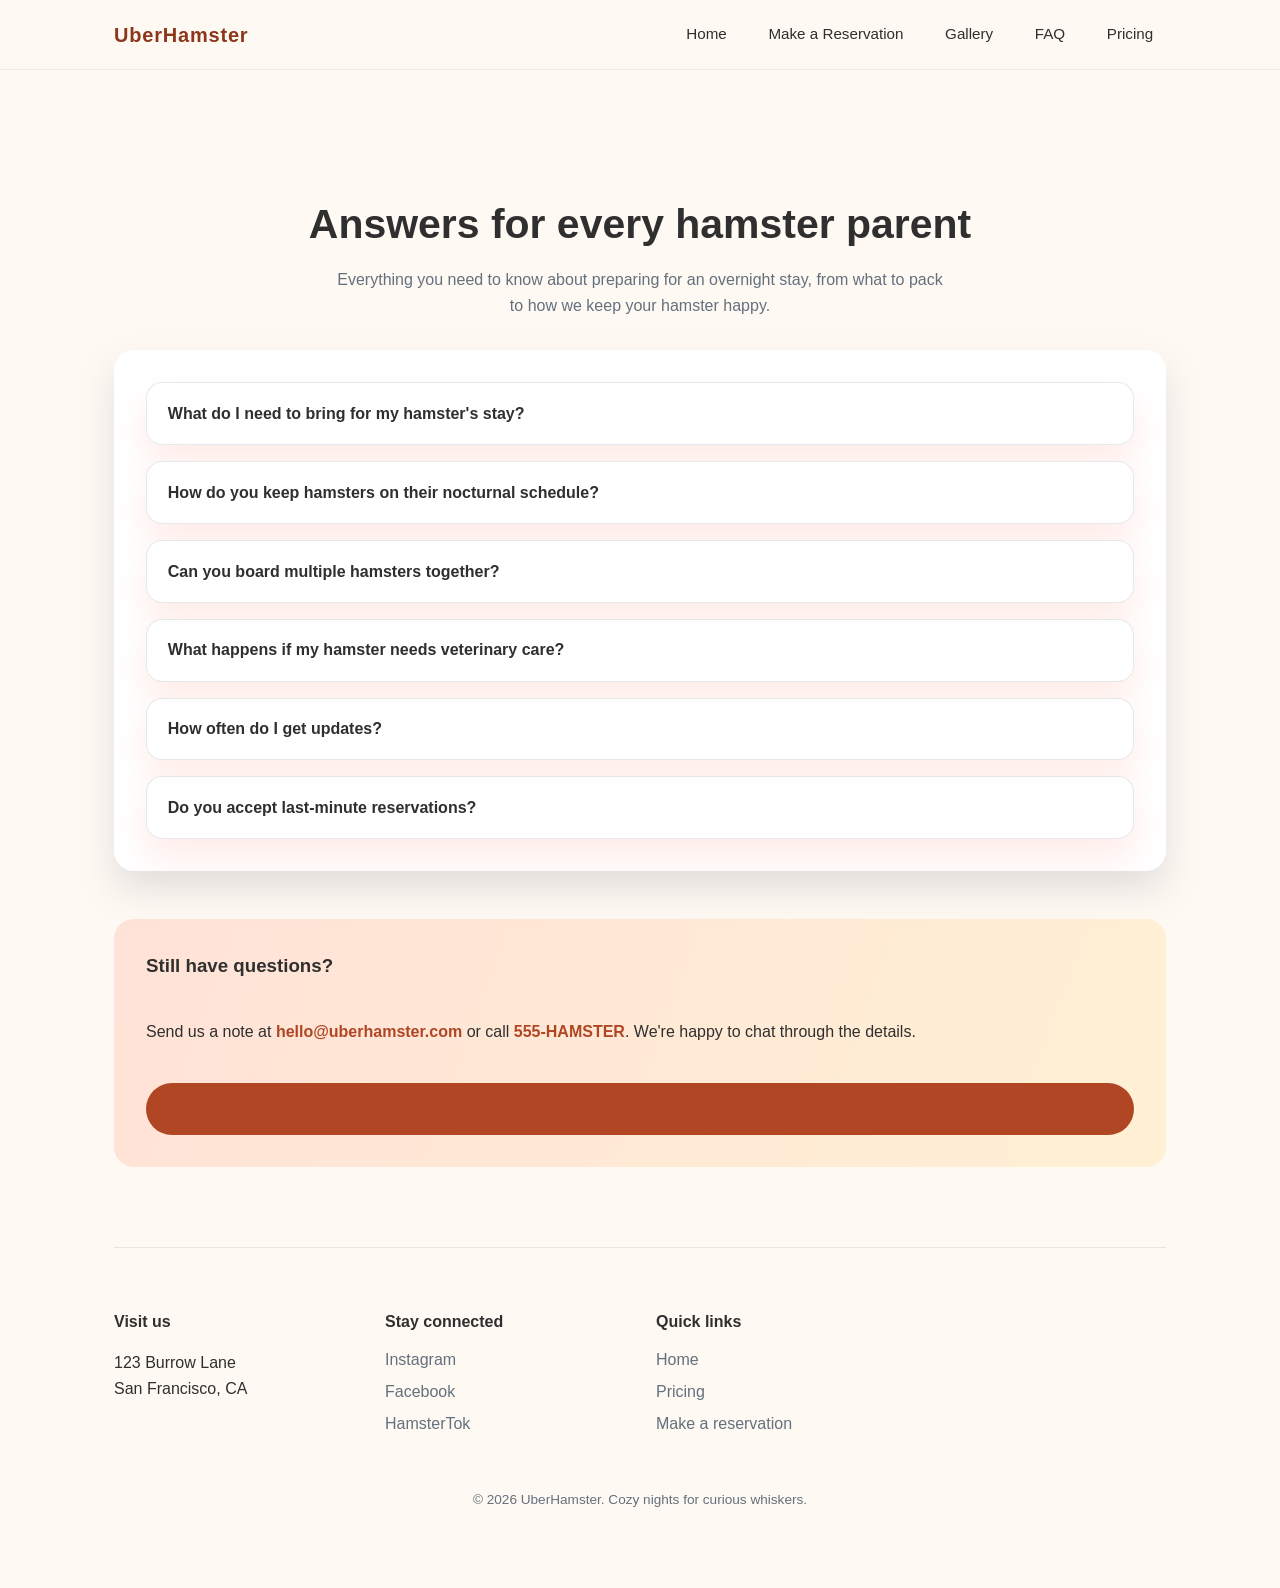
==== faq.html @ 3733c795 "Initial project setup" ====
<!DOCTYPE html>
<html lang="en">
<head>
  <meta charset="UTF-8" />
  <meta name="viewport" content="width=device-width, initial-scale=1.0" />
  <link rel="icon" type="image/svg+xml" href="favicon.svg" />
  <meta name="description" content="Find answers to common questions about UberHamster overnight boarding, care routines, updates, and booking policies." />
  <title>UberHamster | Frequently Asked Questions</title>
  <link rel="stylesheet" href="assets/css/styles.css" />
  <script defer src="assets/js/main.js"></script>
</head>
<body>
  <header>
    <nav>
      <a class="nav-brand" href="index.html">UberHamster</a>
      <div class="nav-links">
        <a href="index.html">Home</a>
        <a href="reservation.html">Make a Reservation</a>
        <a href="gallery.html">Gallery</a>
        <a href="faq.html">FAQ</a>
        <a href="pricing.html">Pricing</a>
      </div>
    </nav>
  </header>
  <main>
    <section class="page-hero" data-animate>
      <h1>Answers for every hamster parent</h1>
      <p>Everything you need to know about preparing for an overnight stay, from what to pack to how we keep your hamster happy.</p>
    </section>

    <section class="faq-card" data-animate>
      <div class="faq-list">
        <details>
          <summary>What do I need to bring for my hamster's stay?</summary>
          <p>We provide fresh bedding, enrichment toys, and specialty treats. Please bring your hamster's current wheel (if they have a favorite), their primary food mix, and any medications or supplements.</p>
        </details>
        <details>
          <summary>How do you keep hamsters on their nocturnal schedule?</summary>
          <p>Lights are dimmed to red-spectrum bulbs in the evening, play sessions happen after dusk, and caretakers perform check-ins overnight to align with their natural rhythm.</p>
        </details>
        <details>
          <summary>Can you board multiple hamsters together?</summary>
          <p>Yes, as long as they already cohabitate safely. We create customized duplex suites with divider options, individual feeding zones, and shared play yards.</p>
        </details>
        <details>
          <summary>What happens if my hamster needs veterinary care?</summary>
          <p>Our caretakers are trained to spot early warning signs. If we notice anything unusual, we contact you immediately and coordinate with your preferred exotic vet, or our on-call partner clinic.</p>
        </details>
        <details>
          <summary>How often do I get updates?</summary>
          <p>You'll receive nightly photo updates, a morning recap, and optional livestream drop-ins for extended stays.</p>
        </details>
        <details>
          <summary>Do you accept last-minute reservations?</summary>
          <p>If we have availability, absolutely. We recommend booking at least a week in advance during holidays and summer travel seasons.</p>
        </details>
      </div>
    </section>

    <section class="quick-contact" data-animate>
      <h3>Still have questions?</h3>
      <p>Send us a note at <a href="mailto:hello@uberhamster.com">hello@uberhamster.com</a> or call <a href="tel:555-HAMSTER">555-HAMSTER</a>. We're happy to chat through the details.</p>
      <a class="cta-button" href="reservation.html">Reserve now</a>
    </section>

    <footer class="footer">
      <div>
        <h4>Visit us</h4>
        <p>123 Burrow Lane<br />San Francisco, CA</p>
      </div>
      <div>
        <h4>Stay connected</h4>
        <a href="#">Instagram</a>
        <a href="#">Facebook</a>
        <a href="#">HamsterTok</a>
      </div>
      <div>
        <h4>Quick links</h4>
        <a href="index.html">Home</a>
        <a href="pricing.html">Pricing</a>
        <a href="reservation.html">Make a reservation</a>
      </div>
      <p class="legal">© <span id="year"></span> UberHamster. Cozy nights for curious whiskers.</p>
    </footer>
  </main>
  <script>
    document.getElementById('year').textContent = new Date().getFullYear();
  </script>
</body>
</html>
---- assets/css/styles.css ----
:root {
  --primary: #b04624;
  --primary-dark: #8c371c;
  --secondary: #3ab0a2;
  --bg: #fff9f3;
  --text: #2f2f2f;
  --muted: #64707d;
  --accent: #ffd166;
}

* {
  box-sizing: border-box;
}

body {
  margin: 0;
  font-family: 'Segoe UI', -apple-system, BlinkMacSystemFont, 'Trebuchet MS', sans-serif;
  background: var(--bg);
  color: var(--text);
  line-height: 1.6;
}

a {
  color: inherit;
  text-decoration: none;
}

header {
  position: sticky;
  top: 0;
  z-index: 100;
  background: rgba(255, 249, 243, 0.95);
  backdrop-filter: blur(10px);
  border-bottom: 1px solid rgba(100, 112, 125, 0.1);
}

nav {
  display: flex;
  justify-content: space-between;
  align-items: center;
  max-width: 1100px;
  margin: 0 auto;
  padding: 1rem 1.5rem;
}

.nav-brand {
  font-weight: 700;
  font-size: 1.25rem;
  color: var(--primary-dark);
  letter-spacing: 0.04em;
}

.nav-links {
  display: flex;
  gap: 1rem;
  font-size: 0.95rem;
}

.nav-links a {
  padding: 0.4rem 0.8rem;
  border-radius: 999px;
  transition: background 0.3s ease, color 0.3s ease;
}

.nav-links a:hover,
.nav-links a:focus {
  background: var(--primary);
  color: #fff;
}

main {
  max-width: 1100px;
  margin: 0 auto;
  padding: 2rem 1.5rem 4rem;
}

.hero {
  display: grid;
  gap: 3rem;
  grid-template-columns: repeat(auto-fit, minmax(280px, 1fr));
  align-items: center;
  padding: 4rem 0;
}

.hero-text h1 {
  font-size: clamp(2.2rem, 4vw, 3.1rem);
  margin-bottom: 1rem;
}

.hero-text p {
  font-size: 1.05rem;
  color: var(--muted);
  margin-bottom: 1.8rem;
}

.cta-group {
  display: flex;
  flex-wrap: wrap;
  gap: 1rem;
}

.cta-button {
  display: inline-flex;
  align-items: center;
  justify-content: center;
  padding: 0.8rem 1.6rem;
  border-radius: 999px;
  font-weight: 600;
  background: var(--primary);
  color: #fff;
  border: none;
  cursor: pointer;
  transition: transform 0.3s ease, box-shadow 0.3s ease;
}

.cta-button.secondary {
  background: transparent;
  color: var(--primary);
  border: 2px solid var(--primary);
}

.cta-button:hover,
.cta-button:focus {
  transform: translateY(-2px);
  box-shadow: 0 10px 20px rgba(217, 92, 60, 0.22);
}

.highlight-strip {
  display: grid;
  gap: 1.2rem;
  grid-template-columns: repeat(auto-fit, minmax(180px, 1fr));
  background: #fff;
  padding: 1.8rem;
  border-radius: 24px;
  box-shadow: 0 24px 45px rgba(58, 176, 162, 0.12);
  margin-bottom: 4rem;
}

.highlight-strip span {
  font-weight: 600;
  color: var(--primary-dark);
}

.section-title {
  text-align: center;
  margin-bottom: 2.5rem;
}

.section-title h2 {
  font-size: clamp(1.8rem, 3vw, 2.6rem);
  margin-bottom: 0.7rem;
}

.section-title p {
  color: var(--muted);
  max-width: 620px;
  margin: 0 auto;
}

.feature-grid {
  display: grid;
  gap: 1.8rem;
  grid-template-columns: repeat(auto-fit, minmax(240px, 1fr));
}

.feature-card {
  background: #fff;
  border-radius: 20px;
  padding: 1.8rem;
  box-shadow: 0 20px 40px rgba(100, 112, 125, 0.12);
  transition: transform 0.3s ease;
}

.feature-card:hover {
  transform: translateY(-6px);
}

.feature-card h3 {
  margin-top: 0;
  margin-bottom: 0.6rem;
}

.feature-card p {
  color: var(--muted);
}

.testimonials {
  margin-top: 4rem;
  display: grid;
  gap: 1.8rem;
  grid-template-columns: repeat(auto-fit, minmax(260px, 1fr));
}

.testimonial {
  background: #fff;
  border-radius: 20px;
  padding: 1.8rem;
  box-shadow: 0 16px 36px rgba(58, 176, 162, 0.14);
}

.testimonial .quote {
  font-size: 1.05rem;
  margin-bottom: 1.2rem;
}

.testimonial .owner {
  font-weight: 600;
  color: var(--muted);
}

.footer {
  margin-top: 5rem;
  padding-top: 2.5rem;
  border-top: 1px solid rgba(100, 112, 125, 0.15);
  display: grid;
  gap: 2rem;
  grid-template-columns: repeat(auto-fit, minmax(220px, 1fr));
}

.footer h4 {
  margin-bottom: 0.8rem;
}

.footer a {
  display: block;
  margin-bottom: 0.4rem;
  color: var(--muted);
}

.footer .legal {
  grid-column: 1 / -1;
  text-align: center;
  color: var(--muted);
  font-size: 0.85rem;
}
.page-hero {
  text-align: center;
  padding: 3.5rem 0 2rem;
}

.page-hero h1 {
  font-size: clamp(2rem, 3.2vw, 2.8rem);
  margin-bottom: 0.6rem;
}

.page-hero p {
  color: var(--muted);
  max-width: 620px;
  margin: 0 auto;
}

.reservation-card,
.faq-card,
.pricing-card {
  background: #fff;
  border-radius: 20px;
  box-shadow: 0 18px 36px rgba(100, 112, 125, 0.18);
  padding: 2rem;
  margin-bottom: 3rem;
}

.form-grid {
  display: grid;
  gap: 1.5rem;
  grid-template-columns: repeat(auto-fit, minmax(240px, 1fr));
}

.form-group label {
  display: block;
  font-weight: 600;
  margin-bottom: 0.4rem;
}

.form-group input,
.form-group select,
.form-group textarea {
  width: 100%;
  padding: 0.75rem;
  border-radius: 10px;
  border: 1px solid rgba(100, 112, 125, 0.2);
  background: #fff;
  font: inherit;
}

.form-group textarea {
  min-height: 120px;
}

.add-hamster {
  background: transparent;
  border: 2px dashed var(--secondary);
  color: var(--secondary);
  padding: 0.7rem 1.3rem;
  border-radius: 999px;
  font-weight: 600;
  cursor: pointer;
  transition: background 0.3s ease, color 0.3s ease;
}

.add-hamster:hover,
.add-hamster:focus {
  background: var(--secondary);
  color: #fff;
}

.hamsters-container {
  display: grid;
  gap: 1.5rem;
}

.hamster-card {
  border: 1px solid rgba(100, 112, 125, 0.15);
  border-radius: 16px;
  padding: 1.2rem;
  background: rgba(58, 176, 162, 0.06);
}

.gallery-grid {
  display: grid;
  gap: 1.5rem;
  grid-template-columns: repeat(auto-fit, minmax(240px, 1fr));
}

.gallery-item {
  position: relative;
  border-radius: 20px;
  overflow: hidden;
  background: #fff;
  box-shadow: 0 18px 36px rgba(58, 176, 162, 0.18);
}

.gallery-art {
  display: grid;
  place-items: center;
  padding: 2.5rem 1.5rem;
  background: linear-gradient(140deg, rgba(255, 122, 89, 0.15), rgba(58, 176, 162, 0.3));
}

.gallery-art svg {
  width: 120px;
  height: 120px;
}

.gallery-caption {
  padding: 1.3rem 1.6rem 1.6rem;
}

.gallery-caption h3 {
  margin-top: 0;
  margin-bottom: 0.4rem;
}

.gallery-caption p {
  color: var(--muted);
  margin: 0;
}

.faq-list {
  display: grid;
  gap: 1rem;
}

details {
  background: rgba(255, 255, 255, 0.85);
  border-radius: 16px;
  padding: 1.1rem 1.3rem;
  border: 1px solid rgba(100, 112, 125, 0.16);
  box-shadow: 0 18px 34px rgba(255, 122, 89, 0.14);
}

details summary {
  font-weight: 600;
  cursor: pointer;
  list-style: none;
}

details summary::-webkit-details-marker {
  display: none;
}

details[open] {
  border-color: var(--primary);
}

details p {
  margin-top: 0.8rem;
  color: var(--muted);
}

.pricing-table {
  display: grid;
  gap: 1.8rem;
  grid-template-columns: repeat(auto-fit, minmax(240px, 1fr));
}

.pricing-tier {
  background: rgba(58, 176, 162, 0.08);
  border-radius: 18px;
  padding: 1.8rem;
  border: 1px solid rgba(58, 176, 162, 0.2);
}

.pricing-tier h3 {
  margin-top: 0;
  margin-bottom: 0.6rem;
}

.price {
  font-size: 2rem;
  font-weight: 700;
  color: var(--primary-dark);
}

.price span {
  font-size: 1rem;
  font-weight: 400;
  color: var(--muted);
}

.extra-list {
  margin: 1rem 0 0;
  padding-left: 1.2rem;
  color: var(--muted);
}

.quick-contact {
  background: linear-gradient(110deg, rgba(255, 122, 89, 0.18), rgba(255, 209, 102, 0.22));
  border-radius: 20px;
  padding: 2rem;
  display: grid;
  gap: 1.4rem;
  margin-top: 3rem;
}

.quick-contact h3 {
  margin: 0;
}

.quick-contact a {
  font-weight: 600;
  color: var(--primary);
}

@media (max-width: 720px) {
  nav {
    flex-wrap: wrap;
    gap: 1rem;
  }

  .nav-links {
    width: 100%;
    flex-direction: column;
    align-items: stretch;
    gap: 0.6rem;
  }

  .nav-links a {
    text-align: center;
    background: rgba(255, 255, 255, 0.6);
  }

  .cta-group {
    width: 100%;
    flex-direction: column;
  }

  .cta-button {
    width: 100%;
  }

  main {
    padding: 1.5rem 1.1rem 3rem;
  }

  .hero {
    padding: 3rem 0 2rem;
  }

  .hamster-wheel {
    width: 200px;
    height: 200px;
  }

  .hamster {
    bottom: 54px;
  }
}

@media (prefers-reduced-motion: reduce) {
  *,
  *::before,
  *::after {
    animation-duration: 0.001ms !important;
    animation-iteration-count: 1 !important;
    transition-duration: 0.001ms !important;
    scroll-behavior: auto !important;
  }
}

.will-animate {
  opacity: 0;
  transform: translateY(18px);
  transition: opacity 0.6s ease, transform 0.6s ease;
}

.in-view {
  opacity: 1;
  transform: translateY(0);
}

#reservationNotice {
  margin-top: 1rem;
  padding: 1rem 1.3rem;
  border-radius: 12px;
  background: rgba(58, 176, 162, 0.12);
  color: var(--secondary);
  font-weight: 600;
  display: none;
}

#reservationNotice.visible {
  display: block;
}
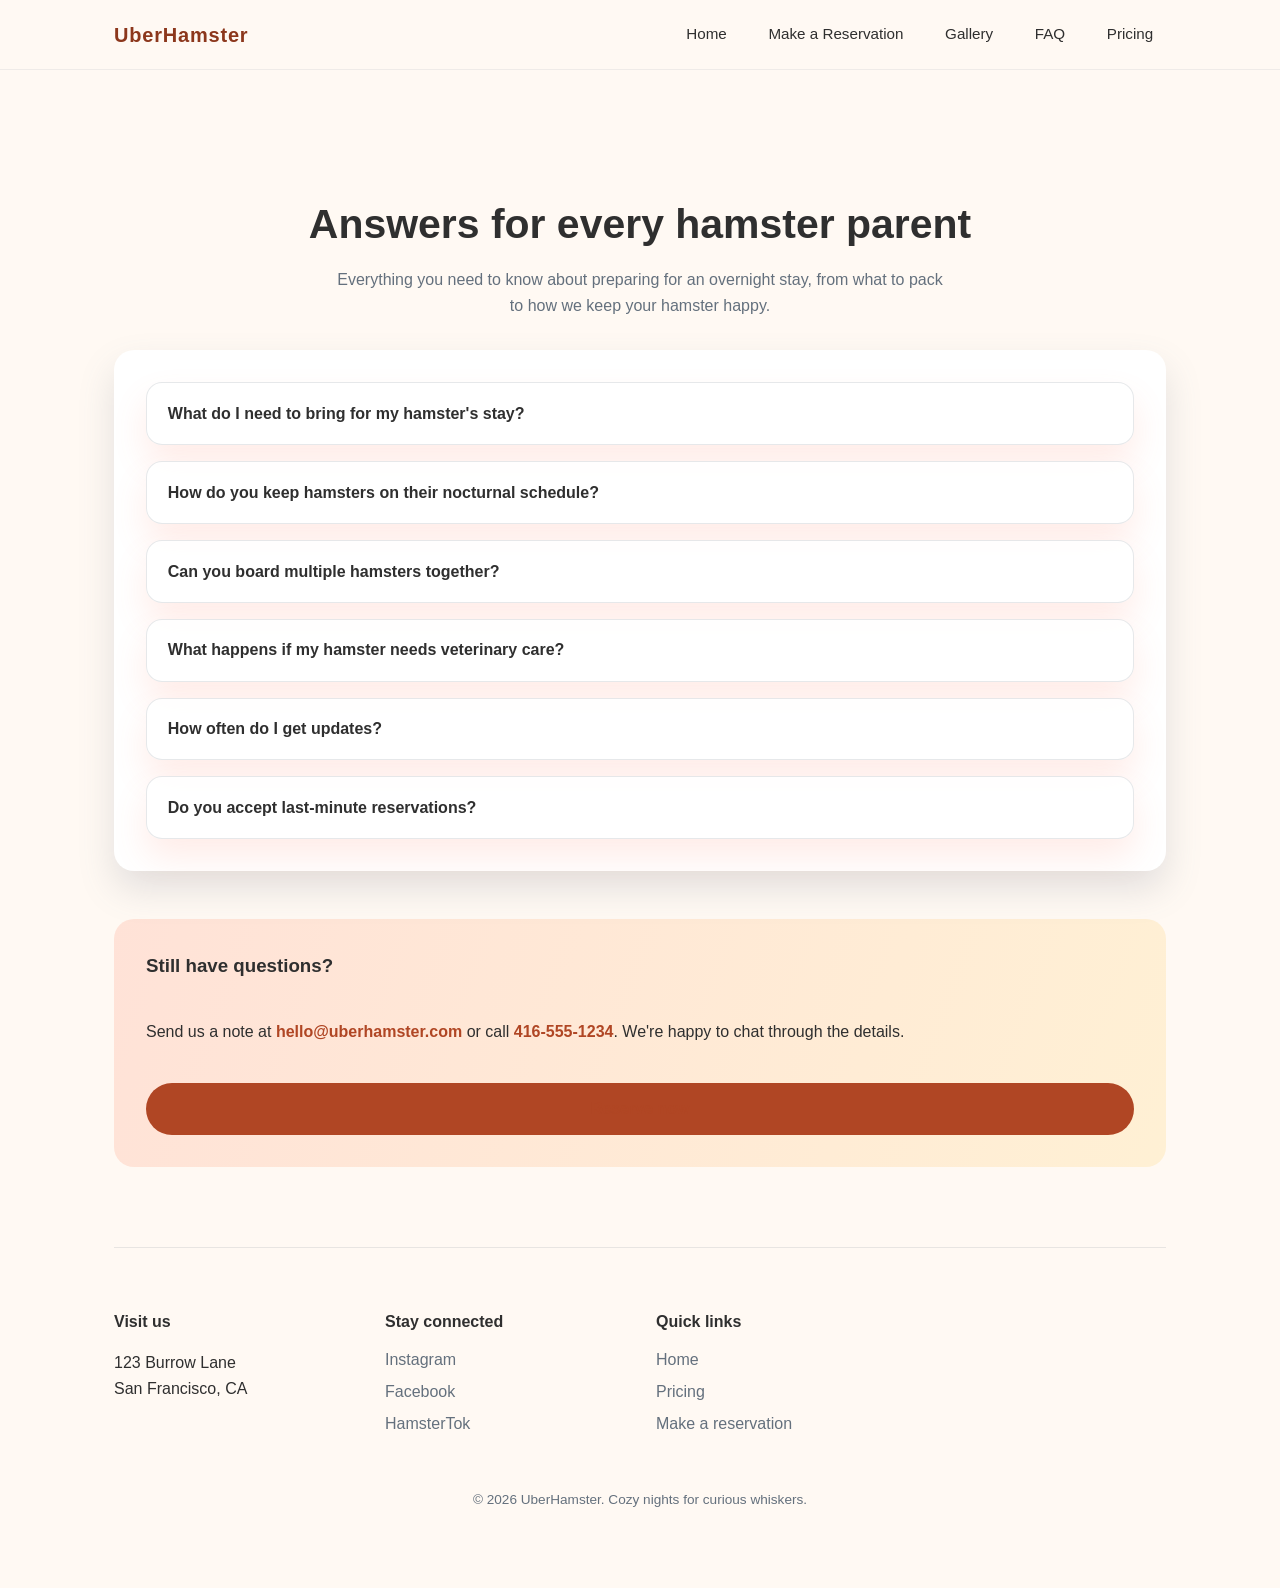
==== commit 0c9b0352: "Update site contact phone number" ====
--- a/faq.html
+++ b/faq.html
@@ -59,7 +59,7 @@
 
     <section class="quick-contact" data-animate>
       <h3>Still have questions?</h3>
-      <p>Send us a note at <a href="mailto:hello@uberhamster.com">hello@uberhamster.com</a> or call <a href="tel:555-HAMSTER">555-HAMSTER</a>. We're happy to chat through the details.</p>
+      <p>Send us a note at <a href="mailto:hello@uberhamster.com">hello@uberhamster.com</a> or call <a href="tel:416-555-1234">416-555-1234</a>. We're happy to chat through the details.</p>
       <a class="cta-button" href="reservation.html">Reserve now</a>
     </section>
 
